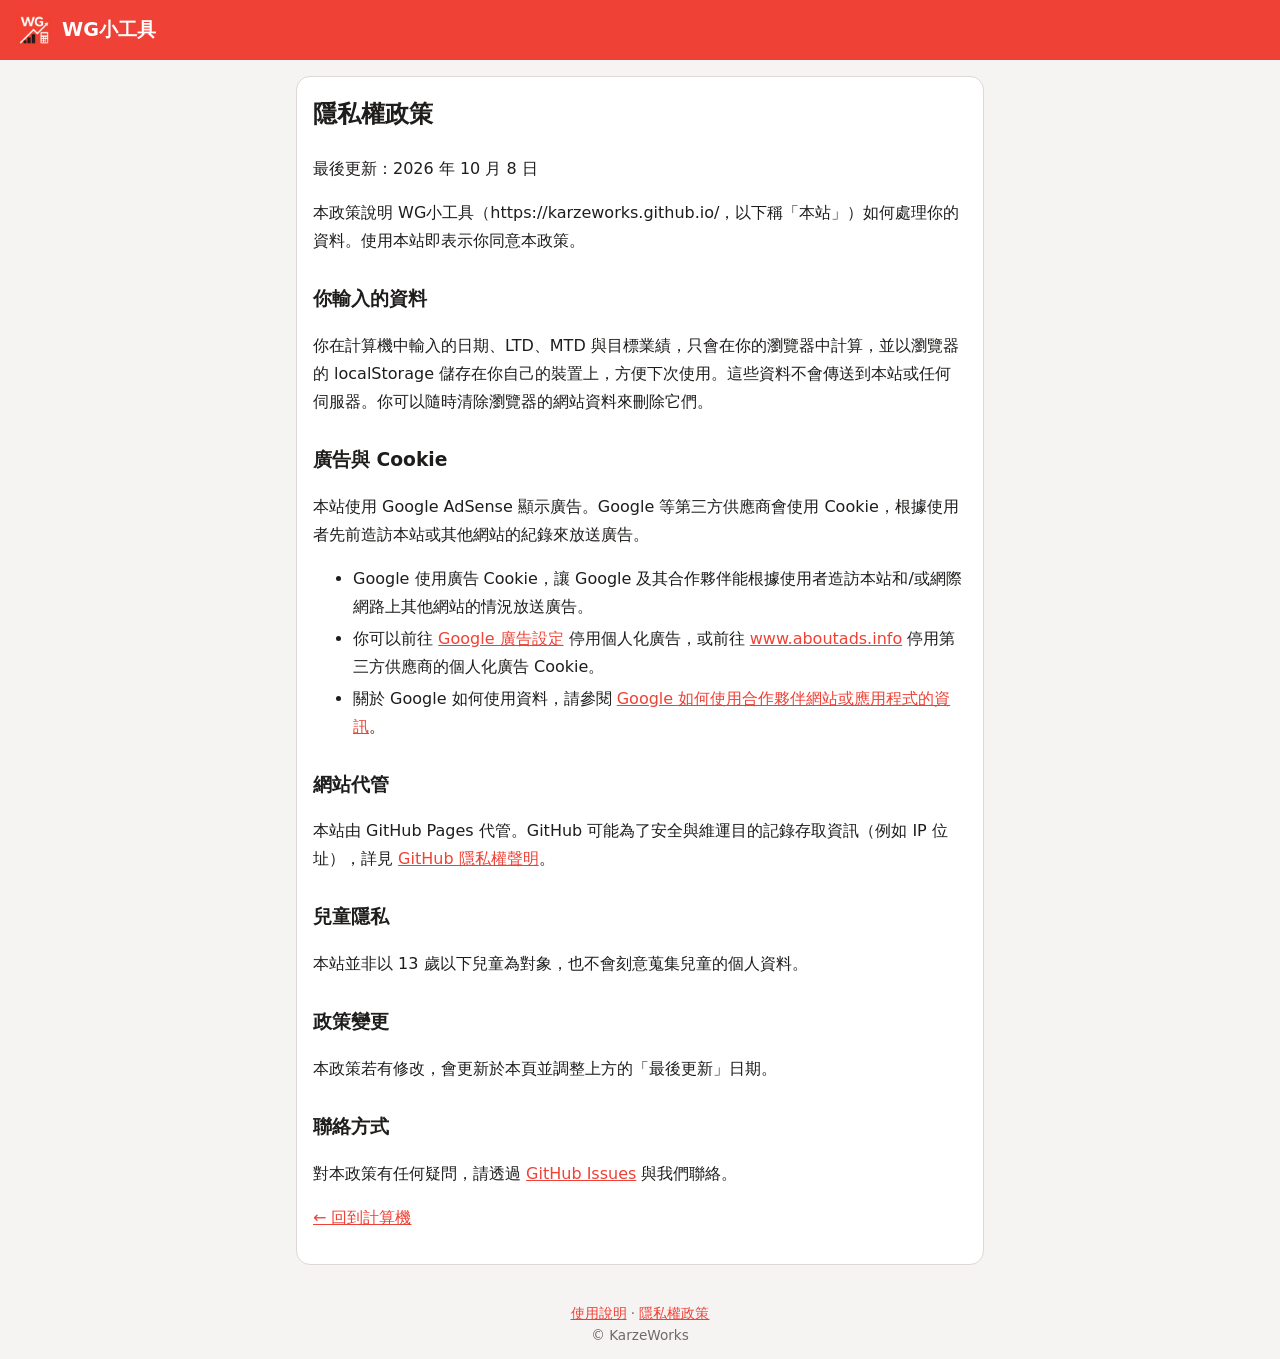
==== privacy.html @ 7736c88b "加入 Google AdSense 驗證、ads.txt、使用說明與隱私權政策頁 改以 karzeworks.github.io 根網域發布，以符合 AdSense 不接受帶路徑網址、 ads.txt" ====
<!doctype html>
<html lang="zh-Hant">
<head>
  <meta charset="utf-8">
  <meta name="viewport" content="width=device-width, initial-scale=1, viewport-fit=cover">
  <meta name="theme-color" content="#ef4135">
  <meta name="description" content="WG小工具隱私權政策：說明本站如何處理資料、Cookie 與 Google AdSense 廣告。">
  <title>隱私權政策 - WG小工具</title>
  <link rel="icon" type="image/png" sizes="32x32" href="icons/favicon-32.png">
  <link rel="apple-touch-icon" href="icons/apple-touch-icon.png">
  <link rel="stylesheet" href="style.css">
  <script async src="https://pagead2.googlesyndication.com/pagead/js/adsbygoogle.js?client=ca-pub-7288600499250923" crossorigin="anonymous"></script>
</head>
<body>
  <header class="top">
    <a href="./" class="home"><img src="icons/icon-192.png" alt="" class="logo" width="36" height="36"><h1>WG小工具</h1></a>
  </header>

  <main class="page">
    <article class="card prose">
      <h2>隱私權政策</h2>
      <p>最後更新：2026 年 10 月 8 日</p>
      <p>本政策說明 WG小工具（https://karzeworks.github.io/，以下稱「本站」）如何處理你的資料。使用本站即表示你同意本政策。</p>

      <h3>你輸入的資料</h3>
      <p>你在計算機中輸入的日期、LTD、MTD 與目標業績，只會在你的瀏覽器中計算，並以瀏覽器的 localStorage 儲存在你自己的裝置上，方便下次使用。這些資料不會傳送到本站或任何伺服器。你可以隨時清除瀏覽器的網站資料來刪除它們。</p>

      <h3>廣告與 Cookie</h3>
      <p>本站使用 Google AdSense 顯示廣告。Google 等第三方供應商會使用 Cookie，根據使用者先前造訪本站或其他網站的紀錄來放送廣告。</p>
      <ul>
        <li>Google 使用廣告 Cookie，讓 Google 及其合作夥伴能根據使用者造訪本站和/或網際網路上其他網站的情況放送廣告。</li>
        <li>你可以前往 <a href="https://adssettings.google.com/" rel="noopener">Google 廣告設定</a> 停用個人化廣告，或前往 <a href="https://www.aboutads.info/choices/" rel="noopener">www.aboutads.info</a> 停用第三方供應商的個人化廣告 Cookie。</li>
        <li>關於 Google 如何使用資料，請參閱 <a href="https://policies.google.com/technologies/partner-sites" rel="noopener">Google 如何使用合作夥伴網站或應用程式的資訊</a>。</li>
      </ul>

      <h3>網站代管</h3>
      <p>本站由 GitHub Pages 代管。GitHub 可能為了安全與維運目的記錄存取資訊（例如 IP 位址），詳見 <a href="https://docs.github.com/site-policy/privacy-policies/github-general-privacy-statement" rel="noopener">GitHub 隱私權聲明</a>。</p>

      <h3>兒童隱私</h3>
      <p>本站並非以 13 歲以下兒童為對象，也不會刻意蒐集兒童的個人資料。</p>

      <h3>政策變更</h3>
      <p>本政策若有修改，會更新於本頁並調整上方的「最後更新」日期。</p>

      <h3>聯絡方式</h3>
      <p>對本政策有任何疑問，請透過 <a href="https://github.com/karzeworks/karzeworks.github.io/issues" rel="noopener">GitHub Issues</a> 與我們聯絡。</p>

      <p><a href="./">← 回到計算機</a></p>
    </article>
  </main>

  <footer>
    <nav><a href="about.html">使用說明</a> · <a href="privacy.html">隱私權政策</a></nav>
    <p>© KarzeWorks</p>
  </footer>
</body>
</html>
---- style.css ----
:root {
  --brand: #ef4135;
  --brand-dark: #c9302c;
  --bg: #f6f4f3;
  --card: #ffffff;
  --text: #1f1d1c;
  --muted: #6f6a68;
  --border: #ddd7d5;
  --error: #b42318;
  color-scheme: light dark;
}

@media (prefers-color-scheme: dark) {
  :root {
    --bg: #161414;
    --card: #221f1f;
    --text: #f3efee;
    --muted: #a8a19f;
    --border: #3a3534;
    --error: #ff8a80;
  }
}

* { box-sizing: border-box; }

body {
  margin: 0;
  min-height: 100vh;
  background: var(--bg);
  color: var(--text);
  font-family: system-ui, -apple-system, "Segoe UI", "Noto Sans TC", "Microsoft JhengHei", sans-serif;
  font-size: 16px;
  display: flex;
  flex-direction: column;
}

.top {
  display: flex;
  align-items: center;
  gap: 10px;
  padding: 12px 16px;
  padding-top: max(12px, env(safe-area-inset-top));
  background: var(--brand);
  color: #fff;
}
.top h1 { font-size: 1.2rem; margin: 0; flex: 1; }
.logo { border-radius: 8px; }

.menu-btn {
  background: rgba(255, 255, 255, .18);
  color: #fff;
  border: 0;
  border-radius: 8px;
  padding: 8px 14px;
  font: inherit;
  cursor: pointer;
}

.layout {
  flex: 1;
  display: grid;
  grid-template-columns: 1fr minmax(0, 480px) 1fr;
}

main {
  width: 100%;
  padding: 16px;
}

/* 廣告：只放在周邊空白處，不浮動、不遮擋內容 */
.ad-rail {
  display: flex;
  justify-content: center;
  padding-top: 16px;
}
.ad-rail .ad-slot { position: sticky; top: 16px; align-self: flex-start; }
.ad-slot iframe { display: block; border: 0; }
.ad-bottom { display: flex; justify-content: center; margin-top: 8px; }
.ad-slot[hidden] { display: none; }

.card {
  background: var(--card);
  border: 1px solid var(--border);
  border-radius: 14px;
  padding: 16px;
  margin-bottom: 16px;
}

.field { display: block; margin-bottom: 14px; }
.label { display: block; font-weight: 600; margin-bottom: 6px; }
.label small { font-weight: 400; color: var(--muted); margin-left: 4px; }

.row { display: flex; gap: 8px; }
.row > input { flex: 1; min-width: 0; }

input, select {
  font: inherit;
  font-size: 1.05rem;
  color: var(--text);
  background: var(--bg);
  border: 1px solid var(--border);
  border-radius: 10px;
  padding: 10px 12px;
  min-height: 46px;
}
input:focus, select:focus {
  outline: 2px solid var(--brand);
  outline-offset: 1px;
}
select { flex: 0 0 auto; }

button { font: inherit; cursor: pointer; }

.primary {
  width: 100%;
  background: var(--brand);
  color: #fff;
  border: 0;
  border-radius: 10px;
  padding: 12px;
  font-size: 1.1rem;
  font-weight: 600;
}
.primary:active { background: var(--brand-dark); }

.ghost {
  background: transparent;
  color: var(--brand);
  border: 1px solid var(--brand);
  border-radius: 10px;
  padding: 0 12px;
  white-space: nowrap;
}

.error { color: var(--error); margin: 0 0 12px; }

.results h2 { margin: 0 0 8px; font-size: 1.1rem; }
.results dl { margin: 0; }
.results dl > div {
  display: flex;
  justify-content: space-between;
  align-items: baseline;
  padding: 10px 0;
  border-bottom: 1px solid var(--border);
}
.results dl > div:last-child { border-bottom: 0; }
.results dt { color: var(--muted); }
.results dd {
  margin: 0;
  font-size: 1.35rem;
  font-weight: 700;
  font-variant-numeric: tabular-nums;
}

footer {
  text-align: center;
  color: var(--muted);
  font-size: .85rem;
  padding: 8px 16px max(16px, env(safe-area-inset-bottom));
}
footer p { margin: 4px 0 0; }
a { color: var(--brand); }

.home {
  display: flex;
  align-items: center;
  gap: 10px;
  color: inherit;
  text-decoration: none;
}
.home h1 { font-size: 1.2rem; margin: 0; }

.page {
  flex: 1;
  max-width: 720px;
  margin: 0 auto;
}
.prose { line-height: 1.75; }
.prose h2 { margin-top: 0; }
.prose h3 { margin: 1.5em 0 .4em; }
.prose li { margin: .25em 0; }

dialog {
  width: min(440px, calc(100vw - 32px));
  max-height: calc(100vh - 32px);
  border: 0;
  border-radius: 14px;
  padding: 16px;
  background: var(--card);
  color: var(--text);
}
dialog::backdrop { background: rgba(0, 0, 0, .45); }
dialog h2 { margin: 0 0 8px; }
.formula dt { font-weight: 700; margin-top: 10px; }
.formula dd { margin: 2px 0 0; color: var(--muted); }
.formula code { color: var(--text); font-size: .9rem; }
dialog form { margin-top: 16px; }
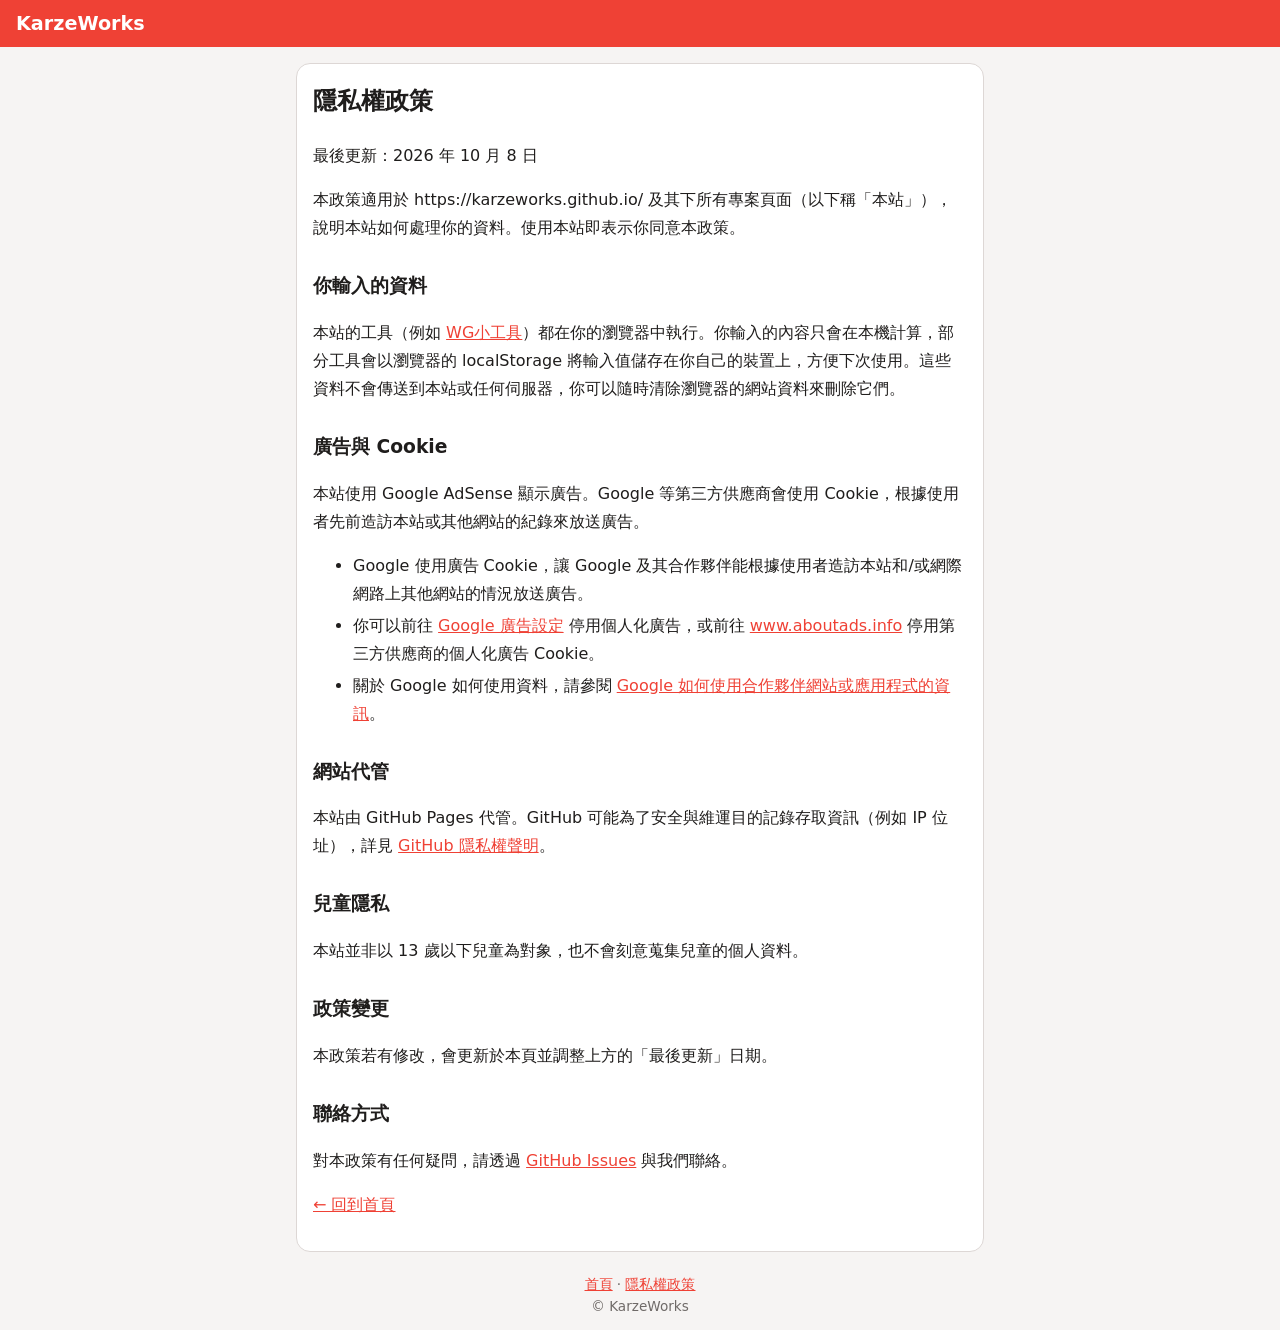
==== commit 5d6011ed: "根目錄改為專案首頁，計算機移回 /wg-calculator/ 根網域保留給多個專案；此處只放首頁、AdSense 需要的 ads.txt 與全站隱私權政策。  Co-Authored-By: Cla" ====
--- a/privacy.html
+++ b/privacy.html
@@ -4,26 +4,24 @@
   <meta charset="utf-8">
   <meta name="viewport" content="width=device-width, initial-scale=1, viewport-fit=cover">
   <meta name="theme-color" content="#ef4135">
-  <meta name="description" content="WG小工具隱私權政策：說明本站如何處理資料、Cookie 與 Google AdSense 廣告。">
-  <title>隱私權政策 - WG小工具</title>
-  <link rel="icon" type="image/png" sizes="32x32" href="icons/favicon-32.png">
-  <link rel="apple-touch-icon" href="icons/apple-touch-icon.png">
+  <meta name="description" content="KarzeWorks 隱私權政策：說明本站各專案如何處理資料、Cookie 與 Google AdSense 廣告。">
+  <title>隱私權政策 - KarzeWorks</title>
   <link rel="stylesheet" href="style.css">
   <script async src="https://pagead2.googlesyndication.com/pagead/js/adsbygoogle.js?client=ca-pub-7288600499250923" crossorigin="anonymous"></script>
 </head>
 <body>
   <header class="top">
-    <a href="./" class="home"><img src="icons/icon-192.png" alt="" class="logo" width="36" height="36"><h1>WG小工具</h1></a>
+    <a href="/" class="home"><h1>KarzeWorks</h1></a>
   </header>
 
   <main class="page">
     <article class="card prose">
       <h2>隱私權政策</h2>
       <p>最後更新：2026 年 10 月 8 日</p>
-      <p>本政策說明 WG小工具（https://karzeworks.github.io/，以下稱「本站」）如何處理你的資料。使用本站即表示你同意本政策。</p>
+      <p>本政策適用於 https://karzeworks.github.io/ 及其下所有專案頁面（以下稱「本站」），說明本站如何處理你的資料。使用本站即表示你同意本政策。</p>
 
       <h3>你輸入的資料</h3>
-      <p>你在計算機中輸入的日期、LTD、MTD 與目標業績，只會在你的瀏覽器中計算，並以瀏覽器的 localStorage 儲存在你自己的裝置上，方便下次使用。這些資料不會傳送到本站或任何伺服器。你可以隨時清除瀏覽器的網站資料來刪除它們。</p>
+      <p>本站的工具（例如 <a href="/wg-calculator/">WG小工具</a>）都在你的瀏覽器中執行。你輸入的內容只會在本機計算，部分工具會以瀏覽器的 localStorage 將輸入值儲存在你自己的裝置上，方便下次使用。這些資料不會傳送到本站或任何伺服器，你可以隨時清除瀏覽器的網站資料來刪除它們。</p>
 
       <h3>廣告與 Cookie</h3>
       <p>本站使用 Google AdSense 顯示廣告。Google 等第三方供應商會使用 Cookie，根據使用者先前造訪本站或其他網站的紀錄來放送廣告。</p>
@@ -45,12 +43,12 @@
       <h3>聯絡方式</h3>
       <p>對本政策有任何疑問，請透過 <a href="https://github.com/karzeworks/karzeworks.github.io/issues" rel="noopener">GitHub Issues</a> 與我們聯絡。</p>
 
-      <p><a href="./">← 回到計算機</a></p>
+      <p><a href="/">← 回到首頁</a></p>
     </article>
   </main>
 
   <footer>
-    <nav><a href="about.html">使用說明</a> · <a href="privacy.html">隱私權政策</a></nav>
+    <nav><a href="/">首頁</a> · <a href="/privacy.html">隱私權政策</a></nav>
     <p>© KarzeWorks</p>
   </footer>
 </body>
--- a/style.css
+++ b/style.css
@@ -1,12 +1,10 @@
 :root {
   --brand: #ef4135;
-  --brand-dark: #c9302c;
   --bg: #f6f4f3;
   --card: #ffffff;
   --text: #1f1d1c;
   --muted: #6f6a68;
   --border: #ddd7d5;
-  --error: #b42318;
   color-scheme: light dark;
 }
 
@@ -17,7 +15,6 @@
     --text: #f3efee;
     --muted: #a8a19f;
     --border: #3a3534;
-    --error: #ff8a80;
   }
 }
 
@@ -26,172 +23,52 @@
 body {
   margin: 0;
   min-height: 100vh;
+  display: flex;
+  flex-direction: column;
   background: var(--bg);
   color: var(--text);
   font-family: system-ui, -apple-system, "Segoe UI", "Noto Sans TC", "Microsoft JhengHei", sans-serif;
-  font-size: 16px;
-  display: flex;
-  flex-direction: column;
 }
 
+a { color: var(--brand); }
+
 .top {
-  display: flex;
-  align-items: center;
-  gap: 10px;
   padding: 12px 16px;
-  padding-top: max(12px, env(safe-area-inset-top));
   background: var(--brand);
-  color: #fff;
 }
-.top h1 { font-size: 1.2rem; margin: 0; flex: 1; }
-.logo { border-radius: 8px; }
+.home { color: #fff; text-decoration: none; }
+.home h1 { font-size: 1.2rem; margin: 0; }
 
-.menu-btn {
-  background: rgba(255, 255, 255, .18);
-  color: #fff;
-  border: 0;
-  border-radius: 8px;
-  padding: 8px 14px;
-  font: inherit;
-  cursor: pointer;
-}
-
-.layout {
+.page {
   flex: 1;
-  display: grid;
-  grid-template-columns: 1fr minmax(0, 480px) 1fr;
-}
-
-main {
   width: 100%;
+  max-width: 720px;
+  margin: 0 auto;
   padding: 16px;
 }
-
-/* 廣告：只放在周邊空白處，不浮動、不遮擋內容 */
-.ad-rail {
-  display: flex;
-  justify-content: center;
-  padding-top: 16px;
-}
-.ad-rail .ad-slot { position: sticky; top: 16px; align-self: flex-start; }
-.ad-slot iframe { display: block; border: 0; }
-.ad-bottom { display: flex; justify-content: center; margin-top: 8px; }
-.ad-slot[hidden] { display: none; }
 
 .card {
   background: var(--card);
   border: 1px solid var(--border);
   border-radius: 14px;
   padding: 16px;
-  margin-bottom: 16px;
 }
 
-.field { display: block; margin-bottom: 14px; }
-.label { display: block; font-weight: 600; margin-bottom: 6px; }
-.label small { font-weight: 400; color: var(--muted); margin-left: 4px; }
+.prose { line-height: 1.75; }
+.prose h2 { margin-top: 0; }
+.prose h3 { margin: 1.5em 0 .4em; }
+.prose li { margin: .25em 0; }
 
-.row { display: flex; gap: 8px; }
-.row > input { flex: 1; min-width: 0; }
-
-input, select {
-  font: inherit;
-  font-size: 1.05rem;
-  color: var(--text);
-  background: var(--bg);
-  border: 1px solid var(--border);
-  border-radius: 10px;
-  padding: 10px 12px;
-  min-height: 46px;
-}
-input:focus, select:focus {
-  outline: 2px solid var(--brand);
-  outline-offset: 1px;
-}
-select { flex: 0 0 auto; }
-
-button { font: inherit; cursor: pointer; }
-
-.primary {
-  width: 100%;
-  background: var(--brand);
-  color: #fff;
-  border: 0;
-  border-radius: 10px;
-  padding: 12px;
-  font-size: 1.1rem;
-  font-weight: 600;
-}
-.primary:active { background: var(--brand-dark); }
-
-.ghost {
-  background: transparent;
-  color: var(--brand);
-  border: 1px solid var(--brand);
-  border-radius: 10px;
-  padding: 0 12px;
-  white-space: nowrap;
-}
-
-.error { color: var(--error); margin: 0 0 12px; }
-
-.results h2 { margin: 0 0 8px; font-size: 1.1rem; }
-.results dl { margin: 0; }
-.results dl > div {
-  display: flex;
-  justify-content: space-between;
-  align-items: baseline;
-  padding: 10px 0;
-  border-bottom: 1px solid var(--border);
-}
-.results dl > div:last-child { border-bottom: 0; }
-.results dt { color: var(--muted); }
-.results dd {
-  margin: 0;
-  font-size: 1.35rem;
-  font-weight: 700;
-  font-variant-numeric: tabular-nums;
-}
+.projects { list-style: none; padding: 0; margin: 0; }
+.projects li { display: flex; gap: 12px; align-items: flex-start; }
+.projects img { border-radius: 10px; display: block; }
+.projects h3 { margin: 0; }
+.projects p { margin: 4px 0 0; color: var(--muted); }
 
 footer {
   text-align: center;
   color: var(--muted);
   font-size: .85rem;
-  padding: 8px 16px max(16px, env(safe-area-inset-bottom));
+  padding: 8px 16px 16px;
 }
 footer p { margin: 4px 0 0; }
-a { color: var(--brand); }
-
-.home {
-  display: flex;
-  align-items: center;
-  gap: 10px;
-  color: inherit;
-  text-decoration: none;
-}
-.home h1 { font-size: 1.2rem; margin: 0; }
-
-.page {
-  flex: 1;
-  max-width: 720px;
-  margin: 0 auto;
-}
-.prose { line-height: 1.75; }
-.prose h2 { margin-top: 0; }
-.prose h3 { margin: 1.5em 0 .4em; }
-.prose li { margin: .25em 0; }
-
-dialog {
-  width: min(440px, calc(100vw - 32px));
-  max-height: calc(100vh - 32px);
-  border: 0;
-  border-radius: 14px;
-  padding: 16px;
-  background: var(--card);
-  color: var(--text);
-}
-dialog::backdrop { background: rgba(0, 0, 0, .45); }
-dialog h2 { margin: 0 0 8px; }
-.formula dt { font-weight: 700; margin-top: 10px; }
-.formula dd { margin: 2px 0 0; color: var(--muted); }
-.formula code { color: var(--text); font-size: .9rem; }
-dialog form { margin-top: 16px; }
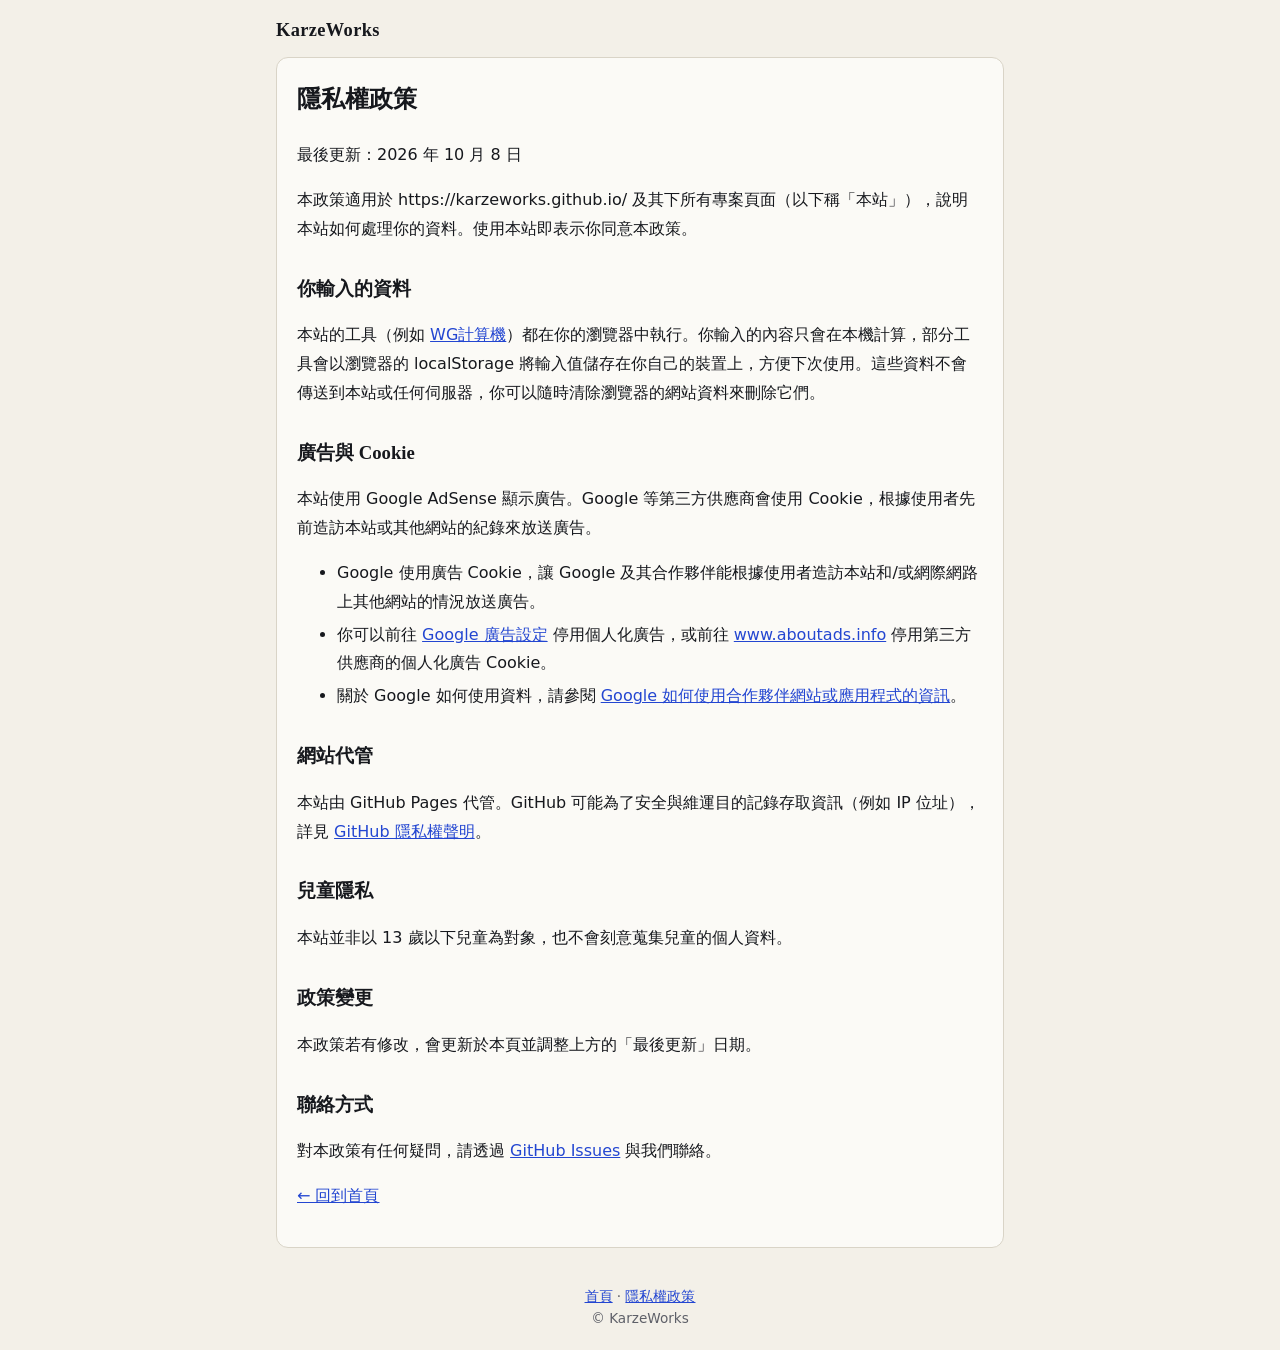
==== commit 418998f7: "首頁改為獨立視覺風格，項目整列可點擊 - 與計算機分開的配色與字體，避免看起來像同一個工具 - 移除「專案」標題與列內的次要連結，每列整列即為進入該工具的連結 - 名稱同步為 WG計算機  Co-Au" ====
--- a/privacy.html
+++ b/privacy.html
@@ -11,7 +11,7 @@
 </head>
 <body>
   <header class="top">
-    <a href="/" class="home"><h1>KarzeWorks</h1></a>
+    <a href="/" class="home"><span class="wordmark">KarzeWorks</span></a>
   </header>
 
   <main class="page">
@@ -21,7 +21,7 @@
       <p>本政策適用於 https://karzeworks.github.io/ 及其下所有專案頁面（以下稱「本站」），說明本站如何處理你的資料。使用本站即表示你同意本政策。</p>
 
       <h3>你輸入的資料</h3>
-      <p>本站的工具（例如 <a href="/wg-calculator/">WG小工具</a>）都在你的瀏覽器中執行。你輸入的內容只會在本機計算，部分工具會以瀏覽器的 localStorage 將輸入值儲存在你自己的裝置上，方便下次使用。這些資料不會傳送到本站或任何伺服器，你可以隨時清除瀏覽器的網站資料來刪除它們。</p>
+      <p>本站的工具（例如 <a href="/wg-calculator/">WG計算機</a>）都在你的瀏覽器中執行。你輸入的內容只會在本機計算，部分工具會以瀏覽器的 localStorage 將輸入值儲存在你自己的裝置上，方便下次使用。這些資料不會傳送到本站或任何伺服器，你可以隨時清除瀏覽器的網站資料來刪除它們。</p>
 
       <h3>廣告與 Cookie</h3>
       <p>本站使用 Google AdSense 顯示廣告。Google 等第三方供應商會使用 Cookie，根據使用者先前造訪本站或其他網站的紀錄來放送廣告。</p>
--- a/style.css
+++ b/style.css
@@ -1,20 +1,23 @@
 :root {
-  --brand: #ef4135;
-  --bg: #f6f4f3;
-  --card: #ffffff;
-  --text: #1f1d1c;
-  --muted: #6f6a68;
-  --border: #ddd7d5;
+  --paper: #f3f0e8;
+  --surface: #fbfaf6;
+  --ink: #16181d;
+  --muted: #5e6068;
+  --line: #d9d4c7;
+  --accent: #2346d1;
+  --serif: "Noto Serif TC", "Songti TC", "PMingLiU", Georgia, serif;
+  --sans: system-ui, -apple-system, "Segoe UI", "Noto Sans TC", "Microsoft JhengHei", sans-serif;
   color-scheme: light dark;
 }
 
 @media (prefers-color-scheme: dark) {
   :root {
-    --bg: #161414;
-    --card: #221f1f;
-    --text: #f3efee;
-    --muted: #a8a19f;
-    --border: #3a3534;
+    --paper: #121317;
+    --surface: #1a1c21;
+    --ink: #ecebe6;
+    --muted: #9b9da5;
+    --line: #2d3038;
+    --accent: #8ea4ff;
   }
 }
 
@@ -25,50 +28,95 @@
   min-height: 100vh;
   display: flex;
   flex-direction: column;
-  background: var(--bg);
-  color: var(--text);
-  font-family: system-ui, -apple-system, "Segoe UI", "Noto Sans TC", "Microsoft JhengHei", sans-serif;
+  background: var(--paper);
+  color: var(--ink);
+  font-family: var(--sans);
 }
 
-a { color: var(--brand); }
+a { color: var(--accent); }
 
 .top {
-  padding: 12px 16px;
-  background: var(--brand);
+  width: 100%;
+  max-width: 760px;
+  margin: 0 auto;
+  padding: 20px 16px 0;
 }
-.home { color: #fff; text-decoration: none; }
-.home h1 { font-size: 1.2rem; margin: 0; }
+.home { color: var(--ink); text-decoration: none; }
+.wordmark {
+  font-family: var(--serif);
+  font-size: 1.15rem;
+  font-weight: 700;
+  letter-spacing: .02em;
+}
 
 .page {
   flex: 1;
   width: 100%;
-  max-width: 720px;
+  max-width: 760px;
   margin: 0 auto;
   padding: 16px;
 }
 
+.intro { padding: 32px 0 28px; }
+.intro h1 {
+  margin: 0;
+  font-family: var(--serif);
+  font-size: clamp(1.8rem, 6vw, 2.6rem);
+  line-height: 1.3;
+}
+.intro p { margin: 12px 0 0; color: var(--muted); }
+
+/* 每一列都是完整的連結，整列可點擊 */
+.entries {
+  list-style: none;
+  margin: 0;
+  padding: 0;
+  border-top: 1px solid var(--line);
+}
+.entries li { border-bottom: 1px solid var(--line); }
+
+.entry {
+  display: flex;
+  align-items: center;
+  gap: 16px;
+  padding: 18px 12px;
+  color: inherit;
+  text-decoration: none;
+  border-radius: 12px;
+  transition: background-color .15s;
+}
+.entry:hover { background: var(--surface); }
+.entry:focus-visible { outline: 2px solid var(--accent); outline-offset: 2px; }
+.entry img { flex: 0 0 auto; border-radius: 14px; display: block; }
+
+.entry-text { flex: 1; min-width: 0; display: flex; flex-direction: column; gap: 4px; }
+.entry-title { font-family: var(--serif); font-size: 1.2rem; font-weight: 700; }
+.entry-desc { color: var(--muted); line-height: 1.6; font-size: .95rem; }
+
+.entry-arrow {
+  flex: 0 0 auto;
+  font-size: 1.4rem;
+  color: var(--accent);
+  transition: transform .15s;
+}
+.entry:hover .entry-arrow { transform: translateX(4px); }
+
+/* 隱私權政策等內文頁 */
 .card {
-  background: var(--card);
-  border: 1px solid var(--border);
-  border-radius: 14px;
-  padding: 16px;
+  background: var(--surface);
+  border: 1px solid var(--line);
+  border-radius: 12px;
+  padding: 20px;
 }
-
-.prose { line-height: 1.75; }
-.prose h2 { margin-top: 0; }
-.prose h3 { margin: 1.5em 0 .4em; }
+.prose { line-height: 1.8; }
+.prose h2 { margin-top: 0; font-family: var(--serif); }
+.prose h3 { margin: 1.5em 0 .4em; font-family: var(--serif); }
 .prose li { margin: .25em 0; }
-
-.projects { list-style: none; padding: 0; margin: 0; }
-.projects li { display: flex; gap: 12px; align-items: flex-start; }
-.projects img { border-radius: 10px; display: block; }
-.projects h3 { margin: 0; }
-.projects p { margin: 4px 0 0; color: var(--muted); }
 
 footer {
   text-align: center;
   color: var(--muted);
   font-size: .85rem;
-  padding: 8px 16px 16px;
+  padding: 24px 16px;
 }
 footer p { margin: 4px 0 0; }
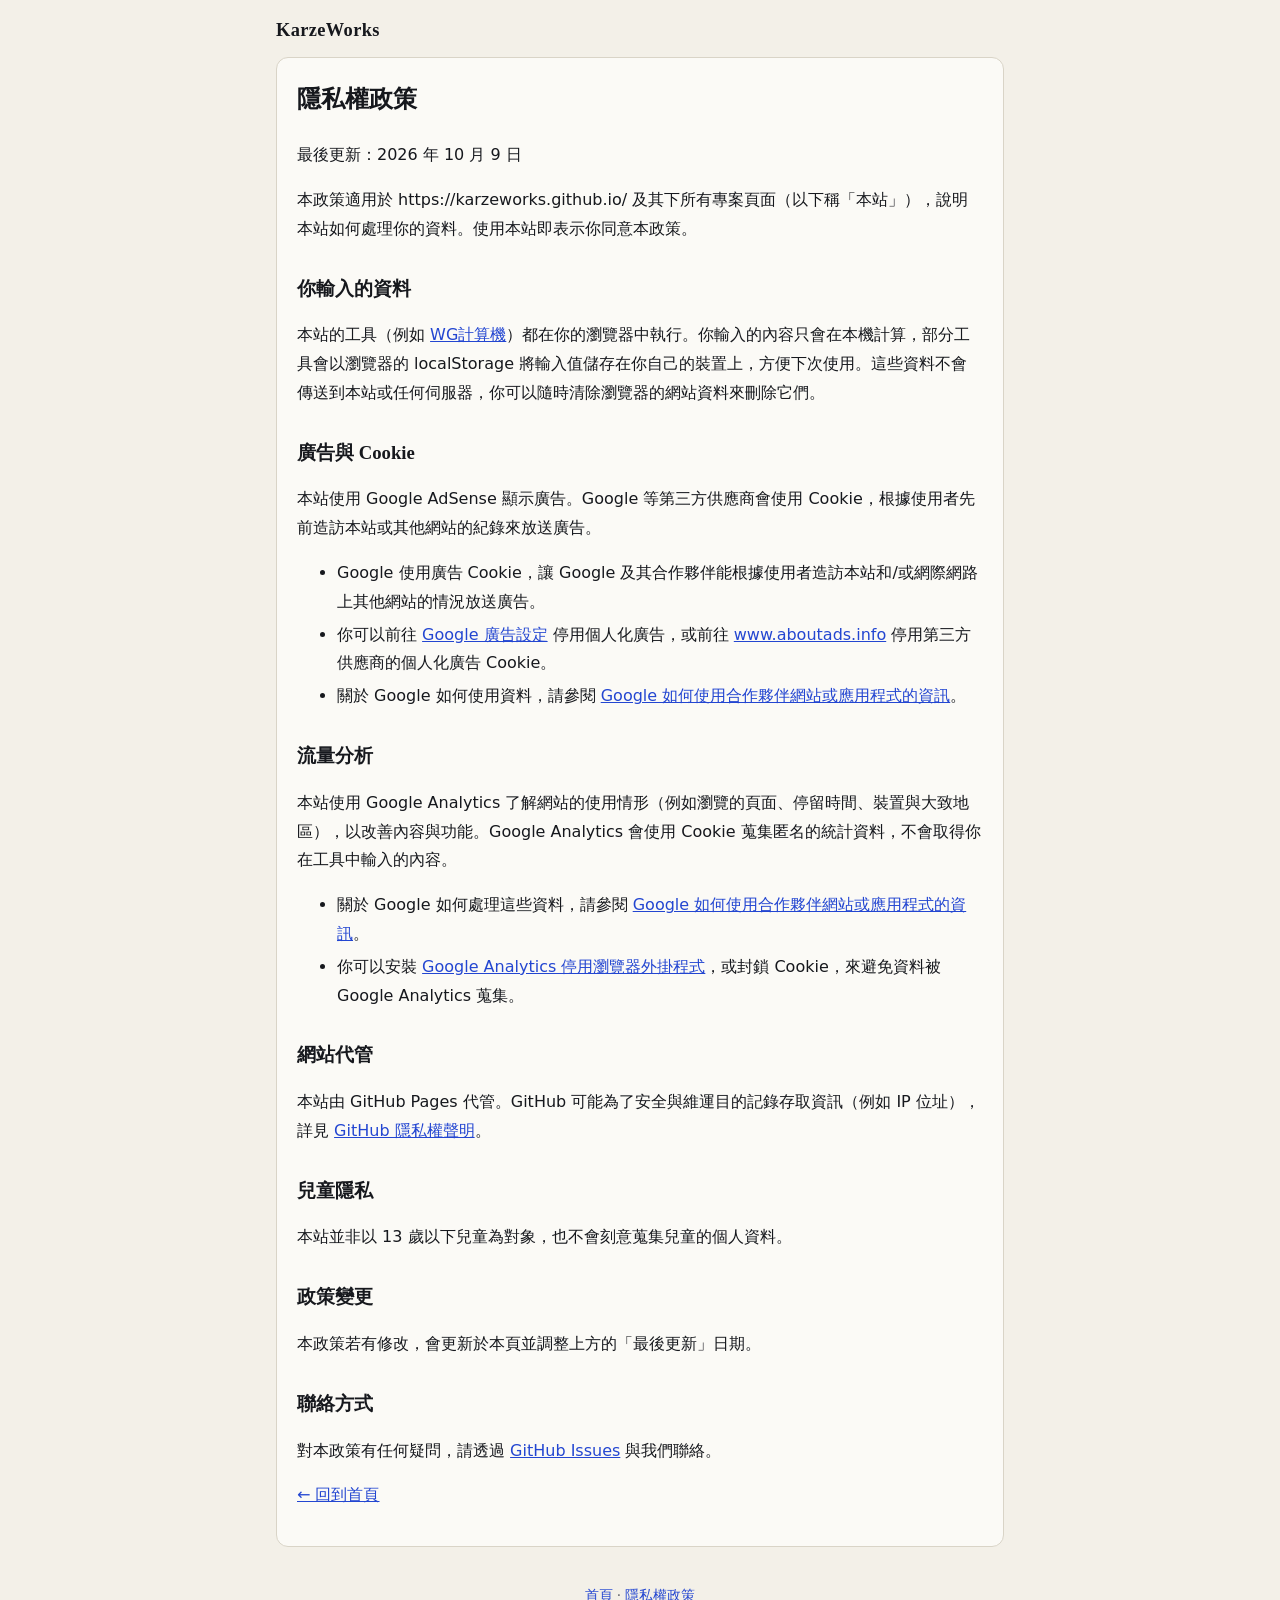
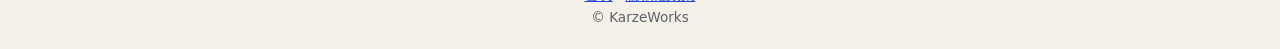
==== commit 6b6266f5: "加入 Google Analytics 4 追蹤碼 隱私權政策同步說明 GA 的資料蒐集範圍與停用方式。  Co-Authored-By: Claude Opus 5.5 <noreply@anthr" ====
--- a/privacy.html
+++ b/privacy.html
@@ -1,6 +1,14 @@
 <!doctype html>
 <html lang="zh-Hant">
 <head>
+  <!-- Google tag (gtag.js) -->
+  <script async src="https://www.googletagmanager.com/gtag/js?id=G-D3XS6CVH6Z"></script>
+  <script>
+    window.dataLayer = window.dataLayer || [];
+    function gtag(){dataLayer.push(arguments);}
+    gtag('js', new Date());
+    gtag('config', 'G-D3XS6CVH6Z');
+  </script>
   <meta charset="utf-8">
   <meta name="viewport" content="width=device-width, initial-scale=1, viewport-fit=cover">
   <meta name="theme-color" content="#ef4135">
@@ -17,7 +25,7 @@
   <main class="page">
     <article class="card prose">
       <h2>隱私權政策</h2>
-      <p>最後更新：2026 年 10 月 8 日</p>
+      <p>最後更新：2026 年 10 月 9 日</p>
       <p>本政策適用於 https://karzeworks.github.io/ 及其下所有專案頁面（以下稱「本站」），說明本站如何處理你的資料。使用本站即表示你同意本政策。</p>
 
       <h3>你輸入的資料</h3>
@@ -29,6 +37,13 @@
         <li>Google 使用廣告 Cookie，讓 Google 及其合作夥伴能根據使用者造訪本站和/或網際網路上其他網站的情況放送廣告。</li>
         <li>你可以前往 <a href="https://adssettings.google.com/" rel="noopener">Google 廣告設定</a> 停用個人化廣告，或前往 <a href="https://www.aboutads.info/choices/" rel="noopener">www.aboutads.info</a> 停用第三方供應商的個人化廣告 Cookie。</li>
         <li>關於 Google 如何使用資料，請參閱 <a href="https://policies.google.com/technologies/partner-sites" rel="noopener">Google 如何使用合作夥伴網站或應用程式的資訊</a>。</li>
+      </ul>
+
+      <h3>流量分析</h3>
+      <p>本站使用 Google Analytics 了解網站的使用情形（例如瀏覽的頁面、停留時間、裝置與大致地區），以改善內容與功能。Google Analytics 會使用 Cookie 蒐集匿名的統計資料，不會取得你在工具中輸入的內容。</p>
+      <ul>
+        <li>關於 Google 如何處理這些資料，請參閱 <a href="https://policies.google.com/technologies/partner-sites" rel="noopener">Google 如何使用合作夥伴網站或應用程式的資訊</a>。</li>
+        <li>你可以安裝 <a href="https://tools.google.com/dlpage/gaoptout" rel="noopener">Google Analytics 停用瀏覽器外掛程式</a>，或封鎖 Cookie，來避免資料被 Google Analytics 蒐集。</li>
       </ul>
 
       <h3>網站代管</h3>
--- a/style.css
+++ b/style.css
@@ -57,14 +57,8 @@
   padding: 16px;
 }
 
-.intro { padding: 32px 0 28px; }
-.intro h1 {
-  margin: 0;
-  font-family: var(--serif);
-  font-size: clamp(1.8rem, 6vw, 2.6rem);
-  line-height: 1.3;
-}
-.intro p { margin: 12px 0 0; color: var(--muted); }
+.intro { padding: 24px 0 16px; }
+.intro p { margin: 0; color: var(--muted); }
 
 /* 每一列都是完整的連結，整列可點擊 */
 .entries {
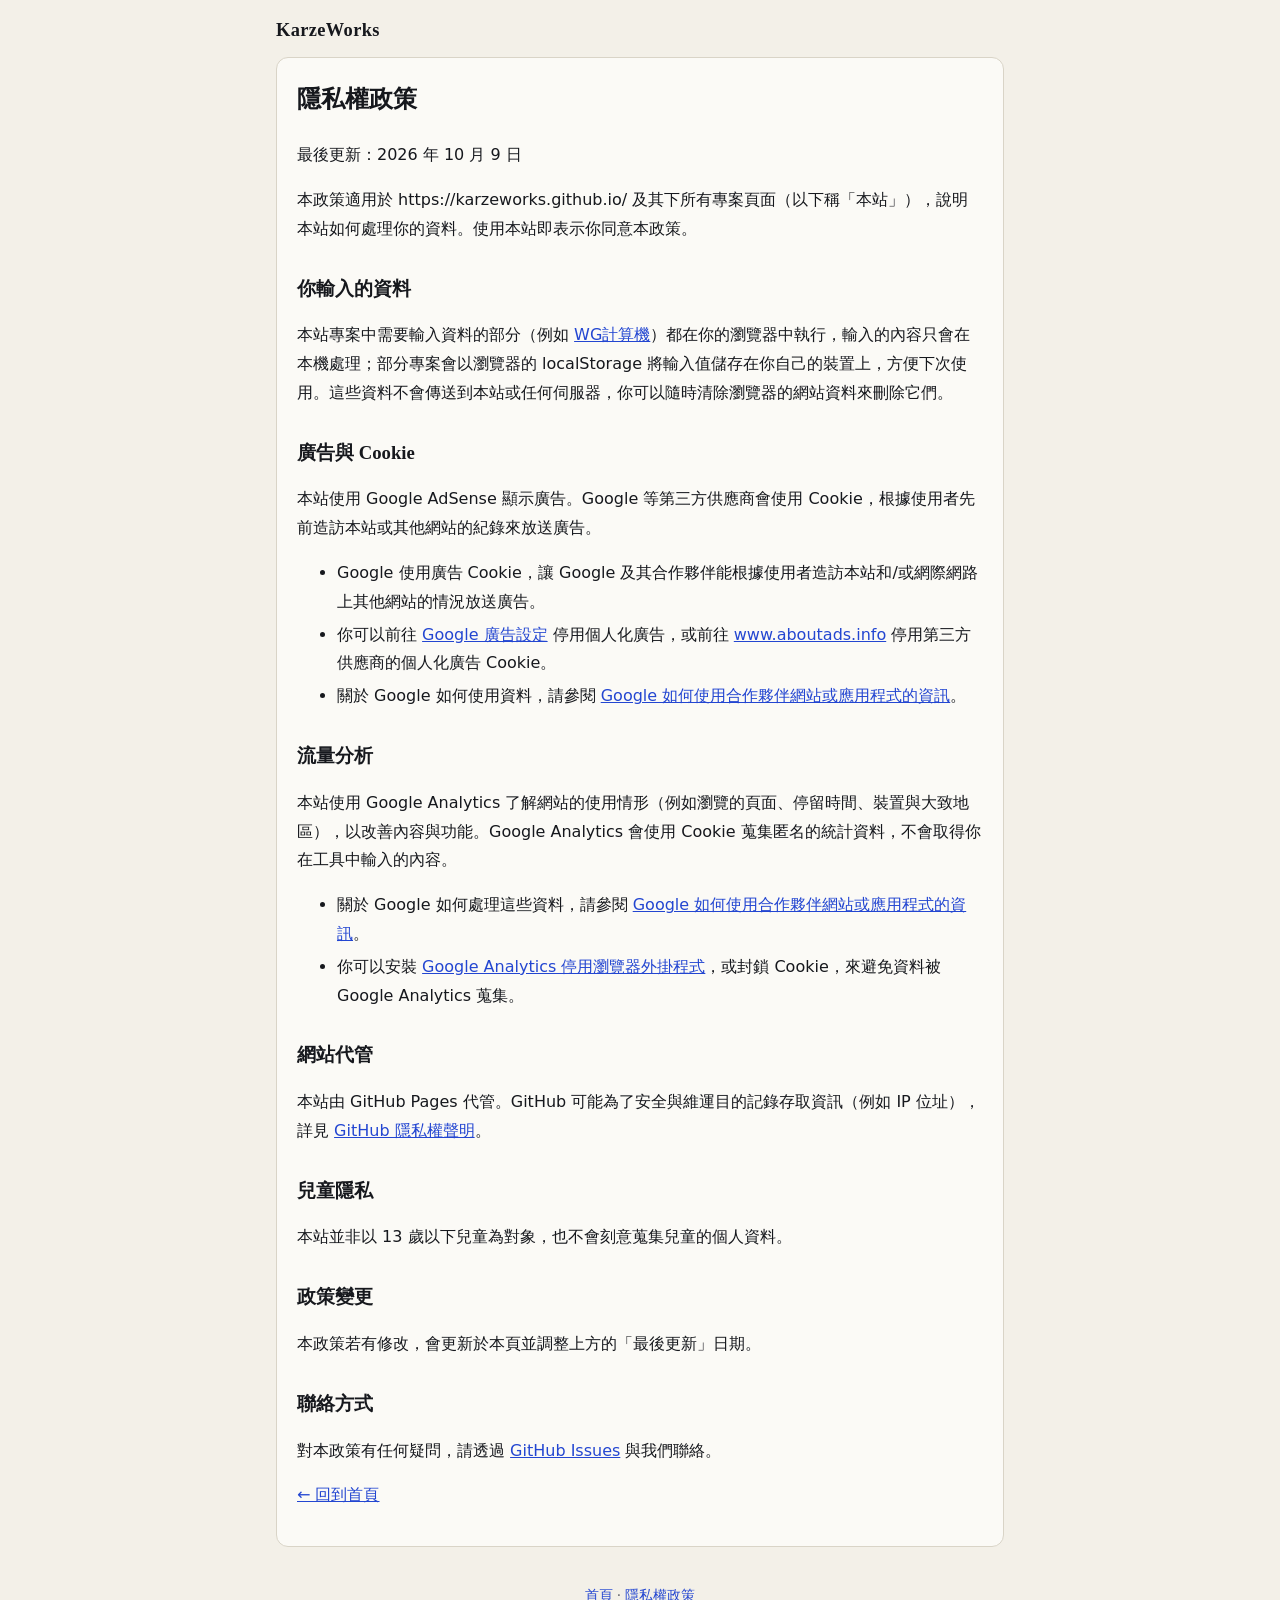
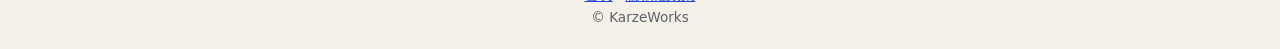
==== commit 40f030ce: "首頁與隱私權政策改為不限專案類型的中性內容 網站不只收錄計算機；移除只屬於計算機的延伸閱讀，關於本站只描述品牌本身。  Co-Authored-By: Claude Opus 5.5 <noreply" ====
--- a/privacy.html
+++ b/privacy.html
@@ -15,7 +15,6 @@
   <meta name="description" content="KarzeWorks 隱私權政策：說明本站各專案如何處理資料、Cookie 與 Google AdSense 廣告。">
   <title>隱私權政策 - KarzeWorks</title>
   <link rel="stylesheet" href="style.css">
-  <script async src="https://pagead2.googlesyndication.com/pagead/js/adsbygoogle.js?client=ca-pub-7288600499250923" crossorigin="anonymous"></script>
 </head>
 <body>
   <header class="top">
@@ -29,7 +28,7 @@
       <p>本政策適用於 https://karzeworks.github.io/ 及其下所有專案頁面（以下稱「本站」），說明本站如何處理你的資料。使用本站即表示你同意本政策。</p>
 
       <h3>你輸入的資料</h3>
-      <p>本站的工具（例如 <a href="/wg-calculator/">WG計算機</a>）都在你的瀏覽器中執行。你輸入的內容只會在本機計算，部分工具會以瀏覽器的 localStorage 將輸入值儲存在你自己的裝置上，方便下次使用。這些資料不會傳送到本站或任何伺服器，你可以隨時清除瀏覽器的網站資料來刪除它們。</p>
+      <p>本站專案中需要輸入資料的部分（例如 <a href="/wg-calculator/">WG計算機</a>）都在你的瀏覽器中執行，輸入的內容只會在本機處理；部分專案會以瀏覽器的 localStorage 將輸入值儲存在你自己的裝置上，方便下次使用。這些資料不會傳送到本站或任何伺服器，你可以隨時清除瀏覽器的網站資料來刪除它們。</p>
 
       <h3>廣告與 Cookie</h3>
       <p>本站使用 Google AdSense 顯示廣告。Google 等第三方供應商會使用 Cookie，根據使用者先前造訪本站或其他網站的紀錄來放送廣告。</p>
--- a/style.css
+++ b/style.css
@@ -95,6 +95,23 @@
 }
 .entry:hover .entry-arrow { transform: translateX(4px); }
 
+/* 首頁列表下方的次要資訊：字小、顏色淡，不搶項目列表 */
+.aside-block { margin-top: 40px; }
+.label {
+  margin: 0 0 10px;
+  font-family: var(--sans);
+  font-size: .8rem;
+  font-weight: 600;
+  letter-spacing: .12em;
+  color: var(--muted);
+}
+.aside-block p { margin: 0 0 10px; color: var(--muted); line-height: 1.8; font-size: .95rem; }
+
+.log { list-style: none; margin: 0; padding: 0; border-top: 1px solid var(--line); }
+.log li { border-bottom: 1px solid var(--line); }
+.log li { display: flex; gap: 16px; padding: 10px 8px; color: var(--muted); font-size: .9rem; }
+.log time { flex: 0 0 auto; font-variant-numeric: tabular-nums; }
+
 /* 隱私權政策等內文頁 */
 .card {
   background: var(--surface);
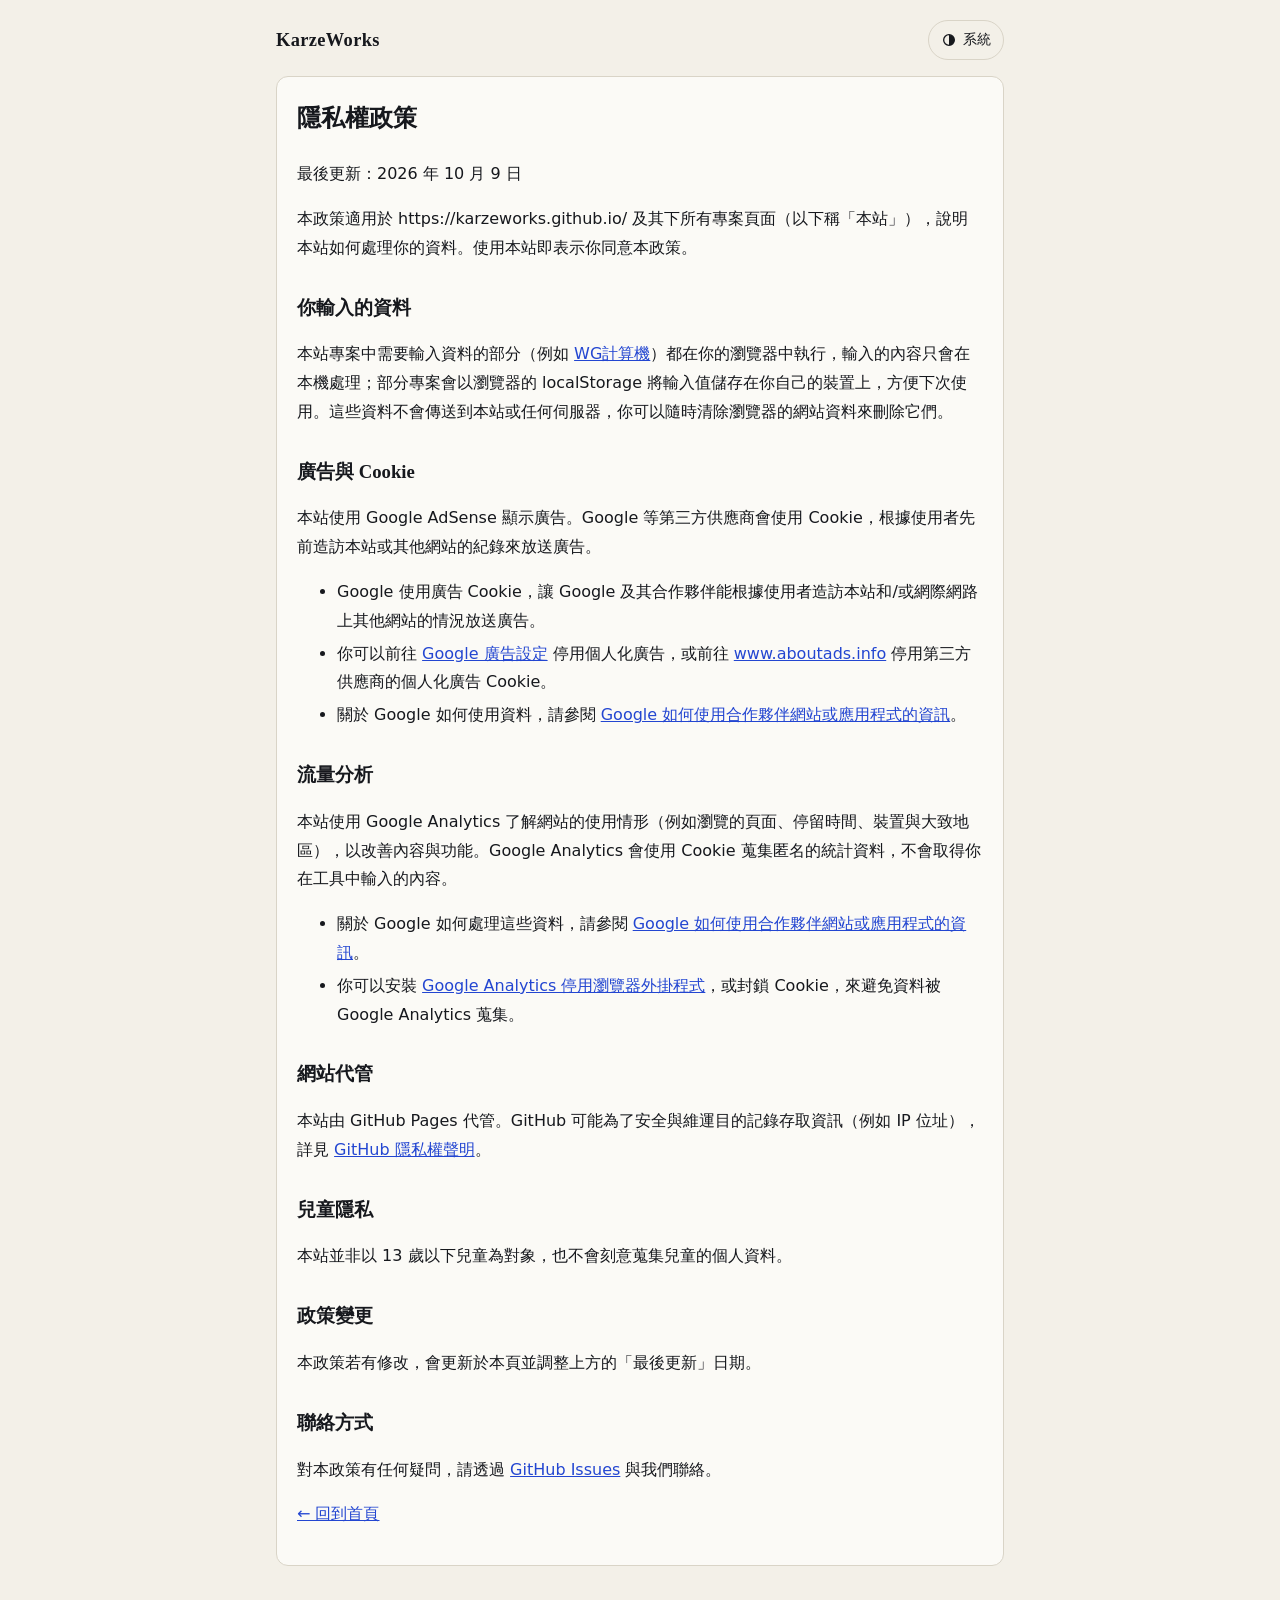
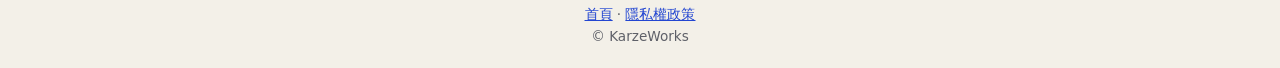
==== commit 3f55eb2a: "新增全站共用的外觀切換（系統／淺色／深色） theme.js 放在網域根目錄，各專案只要在 <head> 引用並放一個 data-theme-toggle 按鈕； 選擇存在 localStorage，" ====
--- a/privacy.html
+++ b/privacy.html
@@ -14,11 +14,16 @@
   <meta name="theme-color" content="#ef4135">
   <meta name="description" content="KarzeWorks 隱私權政策：說明本站各專案如何處理資料、Cookie 與 Google AdSense 廣告。">
   <title>隱私權政策 - KarzeWorks</title>
+  <link rel="icon" href="/favicon.ico" sizes="any">
+  <link rel="icon" type="image/png" sizes="32x32" href="/favicon-32.png">
+  <link rel="apple-touch-icon" href="/apple-touch-icon.png">
+  <script src="/theme.js"></script>
   <link rel="stylesheet" href="style.css">
 </head>
 <body>
   <header class="top">
     <a href="/" class="home"><span class="wordmark">KarzeWorks</span></a>
+    <button type="button" class="theme-btn" data-theme-toggle></button>
   </header>
 
   <main class="page">
--- a/style.css
+++ b/style.css
@@ -10,8 +10,9 @@
   color-scheme: light dark;
 }
 
+/* 外觀：預設跟隨系統；使用者在切換鈕選過就以 data-theme 為準 */
 @media (prefers-color-scheme: dark) {
-  :root {
+  :root:not([data-theme="light"]) {
     --paper: #121317;
     --surface: #1a1c21;
     --ink: #ecebe6;
@@ -20,6 +21,16 @@
     --accent: #8ea4ff;
   }
 }
+:root[data-theme="dark"] {
+  --paper: #121317;
+  --surface: #1a1c21;
+  --ink: #ecebe6;
+  --muted: #9b9da5;
+  --line: #2d3038;
+  --accent: #8ea4ff;
+  color-scheme: dark;
+}
+:root[data-theme="light"] { color-scheme: light; }
 
 * { box-sizing: border-box; }
 
@@ -131,3 +142,25 @@
   padding: 24px 16px;
 }
 footer p { margin: 4px 0 0; }
+
+/* 外觀切換鈕（theme.js 填入圖示與文字；腳本未載入時隱藏） */
+.top { display: flex; align-items: center; justify-content: space-between; gap: 12px; }
+.theme-btn {
+  display: inline-flex;
+  align-items: center;
+  gap: 6px;
+  min-height: 40px;
+  padding: 0 12px;
+  border: 1px solid var(--line);
+  border-radius: 999px;
+  background: transparent;
+  color: var(--ink);
+  font: inherit;
+  font-size: .85rem;
+  cursor: pointer;
+  white-space: nowrap;
+}
+.theme-btn:hover { background: var(--surface); }
+.theme-btn:focus-visible { outline: 2px solid var(--accent); outline-offset: 2px; }
+.theme-btn svg { width: 16px; height: 16px; }
+.theme-btn:empty { display: none; }
